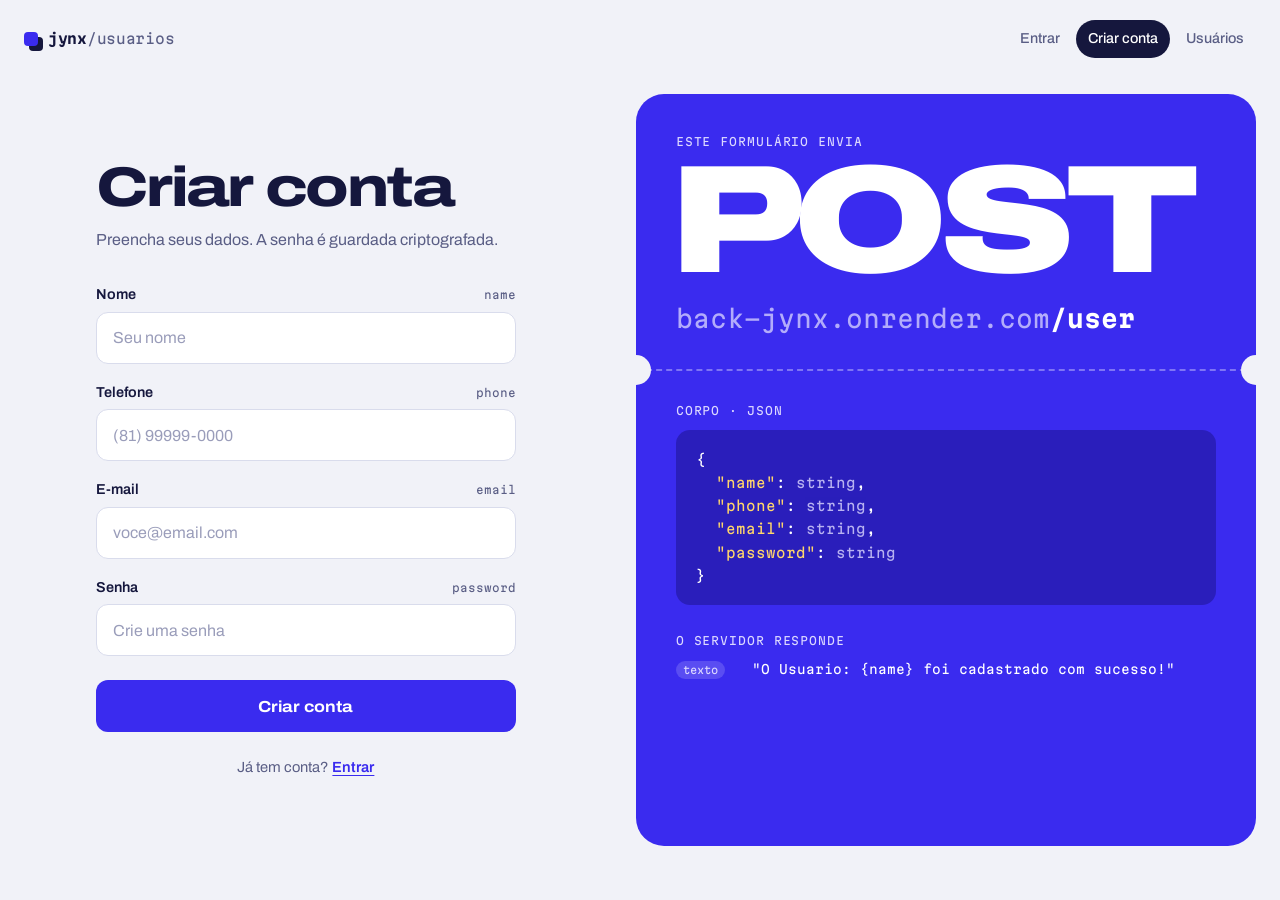
==== cadastro.html @ f6837253 "Adiciona interface de usuários com CRUD Implementa login, cadastro e painel para listar, buscar, edi" ====
<!DOCTYPE html>
<html lang="pt-BR">
<head>
  <meta charset="UTF-8">
  <meta name="viewport" content="width=device-width, initial-scale=1.0">
  <title>Criar conta · jynx/usuarios</title>
  <link rel="preconnect" href="https://fonts.googleapis.com">
  <link rel="preconnect" href="https://fonts.gstatic.com" crossorigin>
  <link href="https://fonts.googleapis.com/css2?family=Archivo:wdth,wght@62..125,100..900&family=Martian+Mono:wght@400;700&display=swap" rel="stylesheet">
  <link rel="stylesheet" href="css/style.css">
</head>
<body>

  <header class="topo">
    <a class="marca" href="index.html">
      <span class="marca__ponto" aria-hidden="true"></span>
      <span>jynx<span class="marca__rota">/usuarios</span></span>
    </a>
    <nav class="nav" aria-label="Páginas">
      <a href="index.html">Entrar</a>
      <a href="cadastro.html" aria-current="page">Criar conta</a>
      <a href="usuarios.html">Usuários</a>
    </nav>
  </header>

  <main class="auth">

    <section class="auth__form">
      <h1 class="auth__titulo">Criar conta</h1>
      <p class="auth__sub">Preencha seus dados. A senha é guardada criptografada.</p>

      <form id="form-cadastro" class="form" method="post">
        <div class="campo">
          <label for="name">Nome <code>name</code></label>
          <input id="name" name="name" type="text" placeholder="Seu nome" autocomplete="name" required>
        </div>

        <div class="campo">
          <label for="phone">Telefone <code>phone</code></label>
          <input id="phone" name="phone" type="tel" placeholder="(81) 99999-0000" autocomplete="tel" required>
        </div>

        <div class="campo">
          <label for="email">E-mail <code>email</code></label>
          <input id="email" name="email" type="email" placeholder="voce@email.com" autocomplete="email" required>
        </div>

        <div class="campo">
          <label for="password">Senha <code>password</code></label>
          <input id="password" name="password" type="password" placeholder="Crie uma senha" autocomplete="new-password" required>
        </div>

        <!-- O JS escreve a resposta do servidor aqui.
             Adicione a classe mensagem--sucesso ou mensagem--erro. -->
        <p id="mensagem" class="mensagem" role="status"></p>

        <button id="botao-cadastrar" class="botao" type="submit">Criar conta</button>
      </form>

      <p class="auth__troca">Já tem conta? <a href="index.html">Entrar</a></p>
    </section>

    <aside class="ticket" aria-label="O que este formulário envia ao servidor">
      <p class="ticket__rotulo">Este formulário envia</p>
      <p class="ticket__metodo">POST</p>
      <p class="ticket__rota"><span class="ticket__base">localhost:3000</span>/user</p>

      <div class="ticket__picote" aria-hidden="true"></div>

      <div class="ticket__secao">
        <p class="ticket__rotulo">Corpo · JSON</p>
<pre class="ticket__codigo">{
  <span class="chave">"name"</span>: <span class="tipo">string</span>,
  <span class="chave">"phone"</span>: <span class="tipo">string</span>,
  <span class="chave">"email"</span>: <span class="tipo">string</span>,
  <span class="chave">"password"</span>: <span class="tipo">string</span>
}</pre>
      </div>

      <div class="ticket__secao">
        <p class="ticket__rotulo">O servidor responde</p>
        <ul class="ticket__respostas">
          <li>
            <span class="ticket__forma">texto</span>
            <span>"O Usuario: {name} foi cadastrado com sucesso!"</span>
          </li>
        </ul>
      </div>
    </aside>

  </main>

  <script src="js/api.js"></script>
  <script src="js/cadastro.js"></script>
</body>
</html>
---- css/style.css ----
/* =========================================================
   jynx/usuarios — estilo compartilhado pelas 3 páginas
   Ideia: cada tela é uma requisição. O "ticket" azul mostra
   exatamente o que o formulário manda para o back-end.
   ========================================================= */

:root {
  --papel: #F1F2F8;
  --branco: #FFFFFF;
  --tinta: #15173D;
  --tinta-suave: #5A5E85;
  --nevoa: #D9DCEC;
  --nevoa-clara: #F6F7FC;

  --cobalto: #3A2BEF;
  --cobalto-escuro: #2617C4;
  --cobalto-claro: #DCD8FF;

  /* cores dos verbos HTTP */
  --get: #0B8A5E;
  --post: var(--cobalto);
  --put: #A86F00;
  --delete: #D2343A;

  --raio: 12px;
  --fonte: "Archivo", system-ui, sans-serif;
  --mono: "Martian Mono", ui-monospace, monospace;
}

*,
*::before,
*::after {
  box-sizing: border-box;
}

html {
  -webkit-text-size-adjust: 100%;
}

body {
  margin: 0;
  min-height: 100vh;
  background: var(--papel);
  color: var(--tinta);
  font-family: var(--fonte);
  font-size: 1rem;
  line-height: 1.5;
  -webkit-font-smoothing: antialiased;
}

h1, h2, h3, p {
  margin: 0;
}

a {
  color: var(--cobalto);
  text-underline-offset: 3px;
}

code,
pre {
  font-family: var(--mono);
}

.sr-only {
  position: absolute;
  width: 1px;
  height: 1px;
  overflow: hidden;
  clip: rect(0 0 0 0);
  white-space: nowrap;
}

:focus-visible {
  outline: 3px solid var(--cobalto);
  outline-offset: 3px;
  border-radius: 4px;
}

/* ---------- topo ---------- */

.topo {
  display: flex;
  align-items: center;
  justify-content: space-between;
  gap: 16px;
  max-width: 1280px;
  margin: 0 auto;
  padding: 20px 24px;
}

.marca {
  display: inline-flex;
  align-items: center;
  gap: 10px;
  color: var(--tinta);
  text-decoration: none;
  font-family: var(--mono);
  font-size: 0.875rem;
  font-weight: 700;
  letter-spacing: -0.02em;
}

.marca__ponto {
  width: 14px;
  height: 14px;
  border-radius: 4px;
  background: var(--cobalto);
  box-shadow: 5px 5px 0 var(--tinta);
}

.marca__rota {
  color: var(--tinta-suave);
  font-weight: 400;
}

.nav {
  display: flex;
  gap: 4px;
  flex-wrap: wrap;
}

.nav a {
  padding: 8px 12px;
  border-radius: 999px;
  color: var(--tinta-suave);
  text-decoration: none;
  font-size: 0.9rem;
  font-weight: 500;
}

.nav a:hover {
  color: var(--tinta);
  background: var(--branco);
}

.nav a[aria-current="page"] {
  color: var(--branco);
  background: var(--tinta);
}

/* ---------- verbos e rotas (os "carimbos") ---------- */

.rota {
  display: inline-flex;
  align-items: center;
  gap: 8px;
  font-family: var(--mono);
  font-size: 0.75rem;
  color: var(--tinta-suave);
}

.verbo {
  display: inline-block;
  padding: 3px 7px 2px;
  border-radius: 6px;
  color: var(--branco);
  font-family: var(--mono);
  font-size: 0.68rem;
  font-weight: 700;
  letter-spacing: 0.04em;
  line-height: 1.4;
}

.verbo--get { background: var(--get); }
.verbo--post { background: var(--post); }
.verbo--put { background: var(--put); }
.verbo--delete { background: var(--delete); }

/* ---------- formulários ---------- */

.form {
  display: grid;
  gap: 18px;
}

.campo {
  display: grid;
  gap: 6px;
}

.campo label {
  display: flex;
  justify-content: space-between;
  align-items: baseline;
  gap: 12px;
  font-size: 0.9rem;
  font-weight: 600;
}

/* a chave JSON que o campo vira no body */
.campo label code {
  font-size: 0.68rem;
  font-weight: 400;
  color: var(--tinta-suave);
}

.campo input {
  width: 100%;
  height: 52px;
  padding: 0 16px;
  border: 1.5px solid var(--nevoa);
  border-radius: var(--raio);
  background: var(--branco);
  color: var(--tinta);
  font: inherit;
  transition: border-color 0.15s, box-shadow 0.15s;
}

.campo input::placeholder {
  color: #9A9DBA;
}

.campo input:hover {
  border-color: #B9BDD8;
}

.campo input:focus {
  outline: none;
  border-color: var(--cobalto);
  box-shadow: 0 0 0 4px rgba(58, 43, 239, 0.15);
}

.campo input:read-only {
  background: var(--nevoa-clara);
}

.form__linha {
  display: grid;
  grid-template-columns: 1fr 1fr;
  gap: 18px;
}

/* ---------- botões ---------- */

.botao {
  display: inline-flex;
  align-items: center;
  justify-content: center;
  gap: 8px;
  height: 52px;
  padding: 0 22px;
  border: 0;
  border-radius: var(--raio);
  background: var(--cobalto);
  color: var(--branco);
  font-family: var(--fonte);
  font-size: 1rem;
  font-weight: 700;
  font-stretch: 112%;
  text-decoration: none;
  cursor: pointer;
  transition: background 0.15s, transform 0.1s, box-shadow 0.15s;
}

.botao:hover {
  background: var(--cobalto-escuro);
  box-shadow: 0 6px 18px -8px rgba(58, 43, 239, 0.7);
}

.botao:active {
  transform: translateY(1px);
}

.botao--pequeno {
  height: 36px;
  padding: 0 12px;
  border-radius: 9px;
  font-size: 0.85rem;
}

.botao--contorno {
  background: transparent;
  color: var(--tinta);
  box-shadow: inset 0 0 0 1.5px var(--nevoa);
}

.botao--contorno:hover {
  background: var(--branco);
  box-shadow: inset 0 0 0 1.5px var(--tinta);
}

.botao--perigo {
  background: transparent;
  color: var(--delete);
  box-shadow: inset 0 0 0 1.5px #F2C6C8;
}

.botao--perigo:hover {
  background: var(--delete);
  color: var(--branco);
  box-shadow: none;
}

/* ---------- mensagens (preencha via JS) ----------
   <p id="mensagem" class="mensagem mensagem--sucesso">...</p>
   <p id="mensagem" class="mensagem mensagem--erro">...</p>
   Vazia = escondida. */

.mensagem {
  padding: 14px 16px;
  border-radius: var(--raio);
  border-left: 4px solid var(--tinta-suave);
  background: var(--branco);
  font-size: 0.92rem;
  font-weight: 500;
}

.mensagem:empty {
  display: none;
}

.mensagem--sucesso {
  border-color: var(--get);
  background: #E3F5EE;
  color: #075C3F;
}

.mensagem--erro {
  border-color: var(--delete);
  background: #FBE7E8;
  color: #8E1E23;
}

/* =========================================================
   Páginas de entrada e cadastro
   ========================================================= */

.auth {
  display: grid;
  grid-template-columns: minmax(0, 1fr) minmax(0, 1.1fr);
  gap: 48px;
  max-width: 1280px;
  min-height: calc(100vh - 84px);
  margin: 0 auto;
  padding: 16px 24px 48px;
}

.auth__form {
  align-self: center;
  justify-self: center;
  width: 100%;
  max-width: 420px;
}

.auth__titulo {
  font-size: clamp(2.5rem, 5vw, 3.5rem);
  font-weight: 800;
  font-stretch: 125%;
  letter-spacing: -0.045em;
  line-height: 0.95;
}

.auth__sub {
  margin: 14px 0 32px;
  color: var(--tinta-suave);
}

.auth__form .botao {
  width: 100%;
  margin-top: 6px;
}

.auth__troca {
  margin-top: 24px;
  color: var(--tinta-suave);
  font-size: 0.92rem;
  text-align: center;
}

.auth__troca a {
  font-weight: 600;
}

/* ---------- o ticket da requisição ---------- */

.ticket {
  position: relative;
  display: flex;
  flex-direction: column;
  overflow: hidden;
  padding: 40px;
  border-radius: 28px;
  background: var(--cobalto);
  color: var(--branco);
  animation: chegar 0.7s cubic-bezier(0.2, 0.8, 0.2, 1) both;
}

.ticket__rotulo {
  margin-bottom: 10px;
  color: var(--cobalto-claro);
  font-family: var(--mono);
  font-size: 0.7rem;
  letter-spacing: 0.08em;
  text-transform: uppercase;
}

.ticket__metodo {
  font-size: clamp(5rem, 12vw, 10rem);
  font-weight: 900;
  font-stretch: 125%;
  letter-spacing: -0.06em;
  line-height: 0.8;
  margin-left: -0.04em;
}

.ticket__rota {
  margin-top: 18px;
  font-family: var(--mono);
  font-size: clamp(1.1rem, 2vw, 1.5rem);
  font-weight: 700;
  word-break: break-all;
}

.ticket__base {
  color: var(--cobalto-claro);
  font-weight: 400;
  opacity: 0.75;
}

/* linha picotada com os dois "furos" do ticket */
.ticket__picote {
  position: relative;
  margin: 32px -40px;
  border-top: 2px dashed rgba(255, 255, 255, 0.35);
}

.ticket__picote::before,
.ticket__picote::after {
  content: "";
  position: absolute;
  top: -16px;
  width: 30px;
  height: 30px;
  border-radius: 50%;
  background: var(--papel);
}

.ticket__picote::before { left: -15px; }
.ticket__picote::after { right: -15px; }

.ticket__codigo {
  margin: 0;
  padding: 18px 20px;
  border-radius: 14px;
  background: rgba(10, 6, 80, 0.32);
  color: var(--branco);
  font-size: 0.85rem;
  line-height: 1.7;
  overflow-x: auto;
}

.ticket__codigo .chave { color: #FFD66B; }
.ticket__codigo .tipo { color: var(--cobalto-claro); opacity: 0.8; }

.ticket__respostas {
  margin: 0;
  padding: 0;
  list-style: none;
}

.ticket__respostas li {
  display: grid;
  grid-template-columns: 64px 1fr;
  gap: 12px;
  align-items: baseline;
  padding: 12px 0;
  border-top: 1px solid rgba(255, 255, 255, 0.18);
  font-family: var(--mono);
  font-size: 0.78rem;
  line-height: 1.6;
}

.ticket__respostas li:first-child {
  border-top: 0;
  padding-top: 0;
}

.ticket__forma {
  justify-self: start;
  padding: 1px 7px;
  border-radius: 999px;
  background: rgba(255, 255, 255, 0.16);
  color: var(--cobalto-claro);
  font-size: 0.65rem;
}

.ticket__secao + .ticket__secao {
  margin-top: 28px;
}

/* =========================================================
   Página de usuários
   ========================================================= */

.painel {
  max-width: 1280px;
  margin: 0 auto;
  padding: 16px 24px 64px;
}

.painel__cabeca {
  display: flex;
  flex-wrap: wrap;
  align-items: flex-end;
  justify-content: space-between;
  gap: 24px;
  padding-bottom: 24px;
  border-bottom: 2px solid var(--tinta);
}

.painel__titulo {
  display: flex;
  align-items: flex-start;
  gap: 12px;
  font-size: clamp(3.25rem, 8vw, 6rem);
  font-weight: 900;
  font-stretch: 125%;
  letter-spacing: -0.06em;
  line-height: 0.85;
}

.painel__total {
  margin-top: 0.3em;
  padding: 4px 10px;
  border-radius: 999px;
  background: var(--cobalto);
  color: var(--branco);
  font-family: var(--mono);
  font-size: 0.9rem;
  font-weight: 700;
  font-stretch: 100%;
  letter-spacing: 0;
  line-height: 1.4;
}

.painel__sub {
  margin-top: 14px;
  color: var(--tinta-suave);
}

.painel__sub strong {
  color: var(--tinta);
}

.painel__acoes {
  display: flex;
  flex-wrap: wrap;
  align-items: center;
  gap: 12px;
}

.painel__grade {
  display: grid;
  grid-template-columns: minmax(0, 1fr) 380px;
  gap: 32px;
  align-items: start;
  margin-top: 32px;
}

.cartao {
  padding: 24px;
  border: 1px solid var(--nevoa);
  border-radius: 20px;
  background: var(--branco);
}

.cartao + .cartao {
  margin-top: 20px;
}

.cartao__cabeca {
  display: flex;
  flex-wrap: wrap;
  align-items: center;
  justify-content: space-between;
  gap: 8px 16px;
  margin-bottom: 20px;
}

.cartao__titulo {
  font-size: 1.35rem;
  font-weight: 800;
  font-stretch: 115%;
  letter-spacing: -0.03em;
}

/* ---------- busca por id ---------- */

.busca {
  display: grid;
  grid-template-columns: 1fr auto;
  gap: 12px;
  align-items: end;
}

.resultado {
  margin-top: 16px;
  padding: 16px;
  border-radius: var(--raio);
  background: var(--nevoa-clara);
  font-family: var(--mono);
  font-size: 0.8rem;
  white-space: pre-wrap;
}

.resultado:empty {
  display: none;
}

/* ---------- tabela ---------- */

.tabela {
  width: 100%;
  border-collapse: collapse;
}

.tabela th {
  padding: 0 12px 12px;
  border-bottom: 1px solid var(--nevoa);
  color: var(--tinta-suave);
  font-family: var(--mono);
  font-size: 0.68rem;
  font-weight: 500;
  letter-spacing: 0.06em;
  text-align: left;
  text-transform: uppercase;
}

.tabela td {
  padding: 14px 12px;
  border-bottom: 1px solid var(--nevoa);
  vertical-align: middle;
}

.tabela tbody tr:last-child td {
  border-bottom: 0;
}

.tabela tbody tr:hover td {
  background: var(--nevoa-clara);
}

.tabela .col-id {
  width: 1%;
  color: var(--cobalto);
  font-family: var(--mono);
  font-size: 0.8rem;
  font-weight: 700;
  white-space: nowrap;
}

.tabela .col-nome {
  font-weight: 600;
}

.tabela .col-email,
.tabela .col-telefone {
  color: var(--tinta-suave);
  font-size: 0.92rem;
}

.tabela .col-acoes {
  width: 1%;
  white-space: nowrap;
}

.acoes {
  display: flex;
  justify-content: flex-end;
  gap: 8px;
}

/* lista vazia: aparece sozinho quando o <tbody> fica vazio */
.vazio {
  display: none;
  padding: 40px 16px;
  color: var(--tinta-suave);
  text-align: center;
}

.lista:has(tbody:empty) .tabela {
  display: none;
}

.lista:has(tbody:empty) .vazio {
  display: block;
}

/* ---------- painel lateral de edição ---------- */

.lateral {
  position: sticky;
  top: 24px;
}

.lateral .form {
  gap: 14px;
}

.lateral__botoes {
  display: grid;
  grid-template-columns: 1fr auto;
  gap: 10px;
  margin-top: 6px;
}

/* =========================================================
   Movimento
   ========================================================= */

@keyframes chegar {
  from {
    opacity: 0;
    transform: translateY(24px) rotate(-1.5deg);
  }
}

@media (prefers-reduced-motion: reduce) {
  *,
  *::before,
  *::after {
    animation: none !important;
    transition: none !important;
  }
}

/* =========================================================
   Responsivo
   ========================================================= */

@media (max-width: 1000px) {
  .painel__grade {
    grid-template-columns: 1fr;
  }

  .lateral {
    position: static;
  }
}

@media (max-width: 860px) {
  .auth {
    grid-template-columns: 1fr;
    gap: 40px;
    min-height: 0;
  }

  .auth__form {
    padding-top: 24px;
  }

  .ticket {
    padding: 32px 24px;
  }

  .ticket__picote {
    margin: 28px -24px;
  }
}

@media (max-width: 720px) {
  .topo,
  .auth,
  .painel {
    padding-left: 16px;
    padding-right: 16px;
  }

  .topo {
    flex-wrap: wrap;
  }

  .form__linha {
    grid-template-columns: 1fr;
  }

  .cartao {
    padding: 18px;
  }

  /* a tabela vira uma pilha de cartões */
  .tabela thead {
    display: none;
  }

  .tabela tr {
    display: grid;
    gap: 4px;
    padding: 14px 0;
    border-bottom: 1px solid var(--nevoa);
  }

  .tabela tbody tr:last-child {
    border-bottom: 0;
  }

  .tabela td {
    display: grid;
    grid-template-columns: 84px 1fr;
    gap: 8px;
    padding: 2px 0;
    border: 0;
  }

  .tabela td::before {
    content: attr(data-rotulo);
    color: var(--tinta-suave);
    font-family: var(--mono);
    font-size: 0.65rem;
    text-transform: uppercase;
    letter-spacing: 0.06em;
    padding-top: 3px;
  }

  .tabela .col-id,
  .tabela .col-acoes {
    width: auto;
  }

  .tabela .col-acoes {
    display: block;
    margin-top: 8px;
  }

  .tabela .col-acoes::before {
    content: none;
  }

  .tabela .col-acoes .acoes {
    justify-content: flex-start;
  }

  .tabela tbody tr:hover td {
    background: none;
  }

  .busca {
    grid-template-columns: 1fr;
  }
}

/* =========================================================
   Acréscimos do JS
   Estados que só existem quando o JavaScript está rodando.
   ========================================================= */

/* Carregando ou com erro, o tbody também fica vazio: sem isto apareceria
   "Nenhum usuário por aqui", o que seria mentira (a lista só não chegou). */
.lista[aria-busy="true"]:has(tbody:empty) .vazio,
.lista:has(.mensagem--erro):has(tbody:empty) .vazio {
  display: none;
}

/* Ao atualizar, as linhas antigas ficam apagadas até as novas chegarem. */
.lista[aria-busy="true"] .tabela {
  opacity: 0.5;
}

/* Campo com problema: o JS marca aria-invalid="true" (o leitor de tela
   também lê esse atributo). */
.campo input[aria-invalid="true"] {
  border-color: var(--delete);
}

/* Botão ocupado durante a requisição: visivelmente "parado". */
.botao:disabled,
.botao:disabled:hover {
  cursor: progress;
  opacity: 0.65;
  transform: none;
  box-shadow: none;
}

.botao--contorno:disabled:hover {
  background: transparent;
  box-shadow: inset 0 0 0 1.5px var(--nevoa);
}

/* Excluir em duas etapas: o botão fica vermelho cheio enquanto espera
   o segundo clique de confirmação. */
.botao-excluir[data-confirmando] {
  background: var(--delete);
  color: var(--branco);
  box-shadow: none;
}

/* O resultado da busca usa as mesmas cores de erro das mensagens. */
.resultado.mensagem--erro {
  background: #FBE7E8;
  color: #8E1E23;
}

/* E-mails longos quebram a linha em vez de criar rolagem horizontal. */
.tabela td,
.resultado {
  overflow-wrap: anywhere;
}

/* Celular: alvos de toque com pelo menos 44px de altura. */
@media (max-width: 720px) {
  .botao--pequeno {
    height: 44px;
  }

  .nav a {
    display: inline-flex;
    align-items: center;
    min-height: 44px;
  }
}
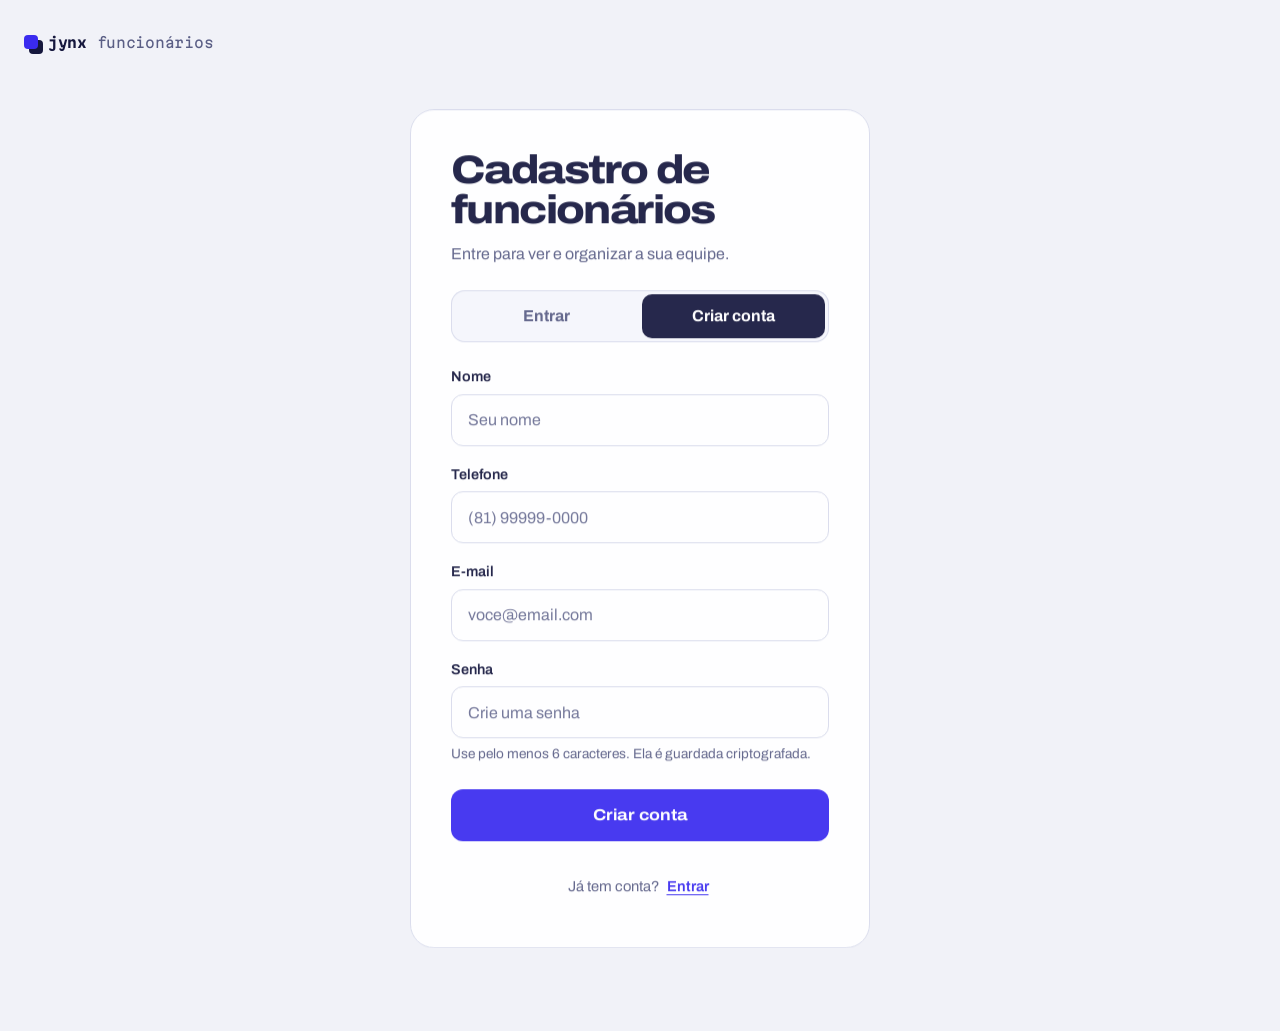
==== commit f429515f: "Transforma painel em gestão de funcionários Reúne login e cadastro em abas e substitui a página de u" ====
--- a/cadastro.html
+++ b/cadastro.html
@@ -3,94 +3,14 @@
 <head>
   <meta charset="UTF-8">
   <meta name="viewport" content="width=device-width, initial-scale=1.0">
-  <title>Criar conta · jynx/usuarios</title>
-  <link rel="preconnect" href="https://fonts.googleapis.com">
-  <link rel="preconnect" href="https://fonts.gstatic.com" crossorigin>
-  <link href="https://fonts.googleapis.com/css2?family=Archivo:wdth,wght@62..125,100..900&family=Martian+Mono:wght@400;700&display=swap" rel="stylesheet">
-  <link rel="stylesheet" href="css/style.css">
+  <!-- Esta página não existe mais: "Criar conta" agora é uma aba da tela de
+       acesso. Ela só sobrevive para links antigos não caírem num erro 404
+       do GitHub Pages. O meta refresh funciona até sem JavaScript. -->
+  <meta http-equiv="refresh" content="0; url=index.html#criar-conta">
+  <meta name="robots" content="noindex">
+  <title>Criar conta · jynx funcionários</title>
 </head>
 <body>
-
-  <header class="topo">
-    <a class="marca" href="index.html">
-      <span class="marca__ponto" aria-hidden="true"></span>
-      <span>jynx<span class="marca__rota">/usuarios</span></span>
-    </a>
-    <nav class="nav" aria-label="Páginas">
-      <a href="index.html">Entrar</a>
-      <a href="cadastro.html" aria-current="page">Criar conta</a>
-      <a href="usuarios.html">Usuários</a>
-    </nav>
-  </header>
-
-  <main class="auth">
-
-    <section class="auth__form">
-      <h1 class="auth__titulo">Criar conta</h1>
-      <p class="auth__sub">Preencha seus dados. A senha é guardada criptografada.</p>
-
-      <form id="form-cadastro" class="form" method="post">
-        <div class="campo">
-          <label for="name">Nome <code>name</code></label>
-          <input id="name" name="name" type="text" placeholder="Seu nome" autocomplete="name" required>
-        </div>
-
-        <div class="campo">
-          <label for="phone">Telefone <code>phone</code></label>
-          <input id="phone" name="phone" type="tel" placeholder="(81) 99999-0000" autocomplete="tel" required>
-        </div>
-
-        <div class="campo">
-          <label for="email">E-mail <code>email</code></label>
-          <input id="email" name="email" type="email" placeholder="voce@email.com" autocomplete="email" required>
-        </div>
-
-        <div class="campo">
-          <label for="password">Senha <code>password</code></label>
-          <input id="password" name="password" type="password" placeholder="Crie uma senha" autocomplete="new-password" required>
-        </div>
-
-        <!-- O JS escreve a resposta do servidor aqui.
-             Adicione a classe mensagem--sucesso ou mensagem--erro. -->
-        <p id="mensagem" class="mensagem" role="status"></p>
-
-        <button id="botao-cadastrar" class="botao" type="submit">Criar conta</button>
-      </form>
-
-      <p class="auth__troca">Já tem conta? <a href="index.html">Entrar</a></p>
-    </section>
-
-    <aside class="ticket" aria-label="O que este formulário envia ao servidor">
-      <p class="ticket__rotulo">Este formulário envia</p>
-      <p class="ticket__metodo">POST</p>
-      <p class="ticket__rota"><span class="ticket__base">localhost:3000</span>/user</p>
-
-      <div class="ticket__picote" aria-hidden="true"></div>
-
-      <div class="ticket__secao">
-        <p class="ticket__rotulo">Corpo · JSON</p>
-<pre class="ticket__codigo">{
-  <span class="chave">"name"</span>: <span class="tipo">string</span>,
-  <span class="chave">"phone"</span>: <span class="tipo">string</span>,
-  <span class="chave">"email"</span>: <span class="tipo">string</span>,
-  <span class="chave">"password"</span>: <span class="tipo">string</span>
-}</pre>
-      </div>
-
-      <div class="ticket__secao">
-        <p class="ticket__rotulo">O servidor responde</p>
-        <ul class="ticket__respostas">
-          <li>
-            <span class="ticket__forma">texto</span>
-            <span>"O Usuario: {name} foi cadastrado com sucesso!"</span>
-          </li>
-        </ul>
-      </div>
-    </aside>
-
-  </main>
-
-  <script src="js/api.js"></script>
-  <script src="js/cadastro.js"></script>
+  <p>Esta página mudou de lugar. <a href="index.html#criar-conta">Ir para Criar conta</a>.</p>
 </body>
 </html>
